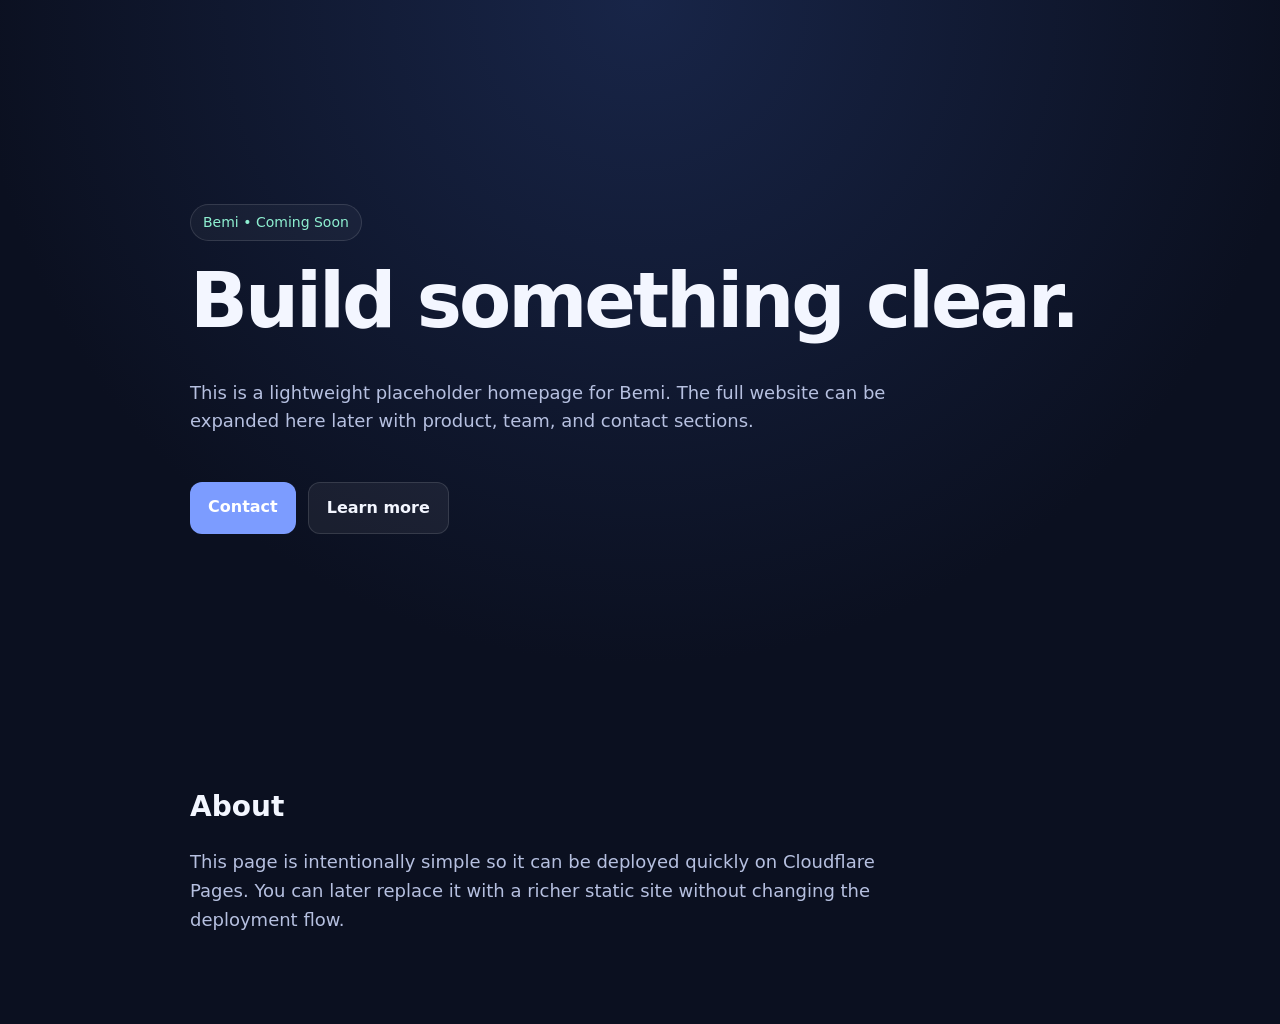
==== index.html @ a403e93d "Initial static homepage" ====
<!doctype html>
<html lang="en">
  <head>
    <meta charset="UTF-8" />
    <meta name="viewport" content="width=device-width, initial-scale=1.0" />
    <title>Bemi</title>
    <meta name="description" content="Bemi homepage placeholder" />
    <link rel="stylesheet" href="style.css" />
  </head>
  <body>
    <main class="hero">
      <div class="badge">Bemi • Coming Soon</div>
      <h1>Build something clear.</h1>
      <p>
        This is a lightweight placeholder homepage for Bemi. The full website can be
        expanded here later with product, team, and contact sections.
      </p>
      <div class="actions">
        <a href="mailto:hello@bemi.site" class="button primary">Contact</a>
        <a href="#about" class="button secondary">Learn more</a>
      </div>
    </main>

    <section id="about" class="section">
      <h2>About</h2>
      <p>
        This page is intentionally simple so it can be deployed quickly on Cloudflare Pages.
        You can later replace it with a richer static site without changing the deployment flow.
      </p>
    </section>
  </body>
</html>
---- style.css ----
:root {
  --bg: #0b1020;
  --panel: #121a33;
  --text: #f3f6ff;
  --muted: #b6c0e0;
  --accent: #7c9cff;
  --accent-2: #8ef0d1;
}
* { box-sizing: border-box; }
body {
  margin: 0;
  font-family: Inter, ui-sans-serif, system-ui, -apple-system, BlinkMacSystemFont, "Segoe UI", sans-serif;
  background: radial-gradient(circle at top, #182548 0%, var(--bg) 55%);
  color: var(--text);
  line-height: 1.6;
}
.hero, .section {
  width: min(900px, calc(100% - 32px));
  margin: 0 auto;
}
.hero {
  min-height: 82vh;
  display: flex;
  flex-direction: column;
  justify-content: center;
}
.badge {
  display: inline-block;
  width: fit-content;
  padding: 6px 12px;
  border: 1px solid rgba(255,255,255,0.12);
  border-radius: 999px;
  color: var(--accent-2);
  background: rgba(255,255,255,0.04);
  margin-bottom: 20px;
  font-size: 14px;
}
h1 {
  font-size: clamp(40px, 8vw, 76px);
  line-height: 1.05;
  margin: 0 0 20px;
  letter-spacing: -0.04em;
}
p {
  max-width: 720px;
  color: var(--muted);
  font-size: 18px;
}
.actions {
  display: flex;
  gap: 12px;
  margin-top: 28px;
  flex-wrap: wrap;
}
.button {
  text-decoration: none;
  padding: 12px 18px;
  border-radius: 12px;
  font-weight: 600;
}
.primary {
  background: var(--accent);
  color: white;
}
.secondary {
  background: rgba(255,255,255,0.06);
  color: var(--text);
  border: 1px solid rgba(255,255,255,0.12);
}
.section {
  padding: 24px 0 72px;
}
.section h2 {
  font-size: 28px;
  margin-bottom: 8px;
}
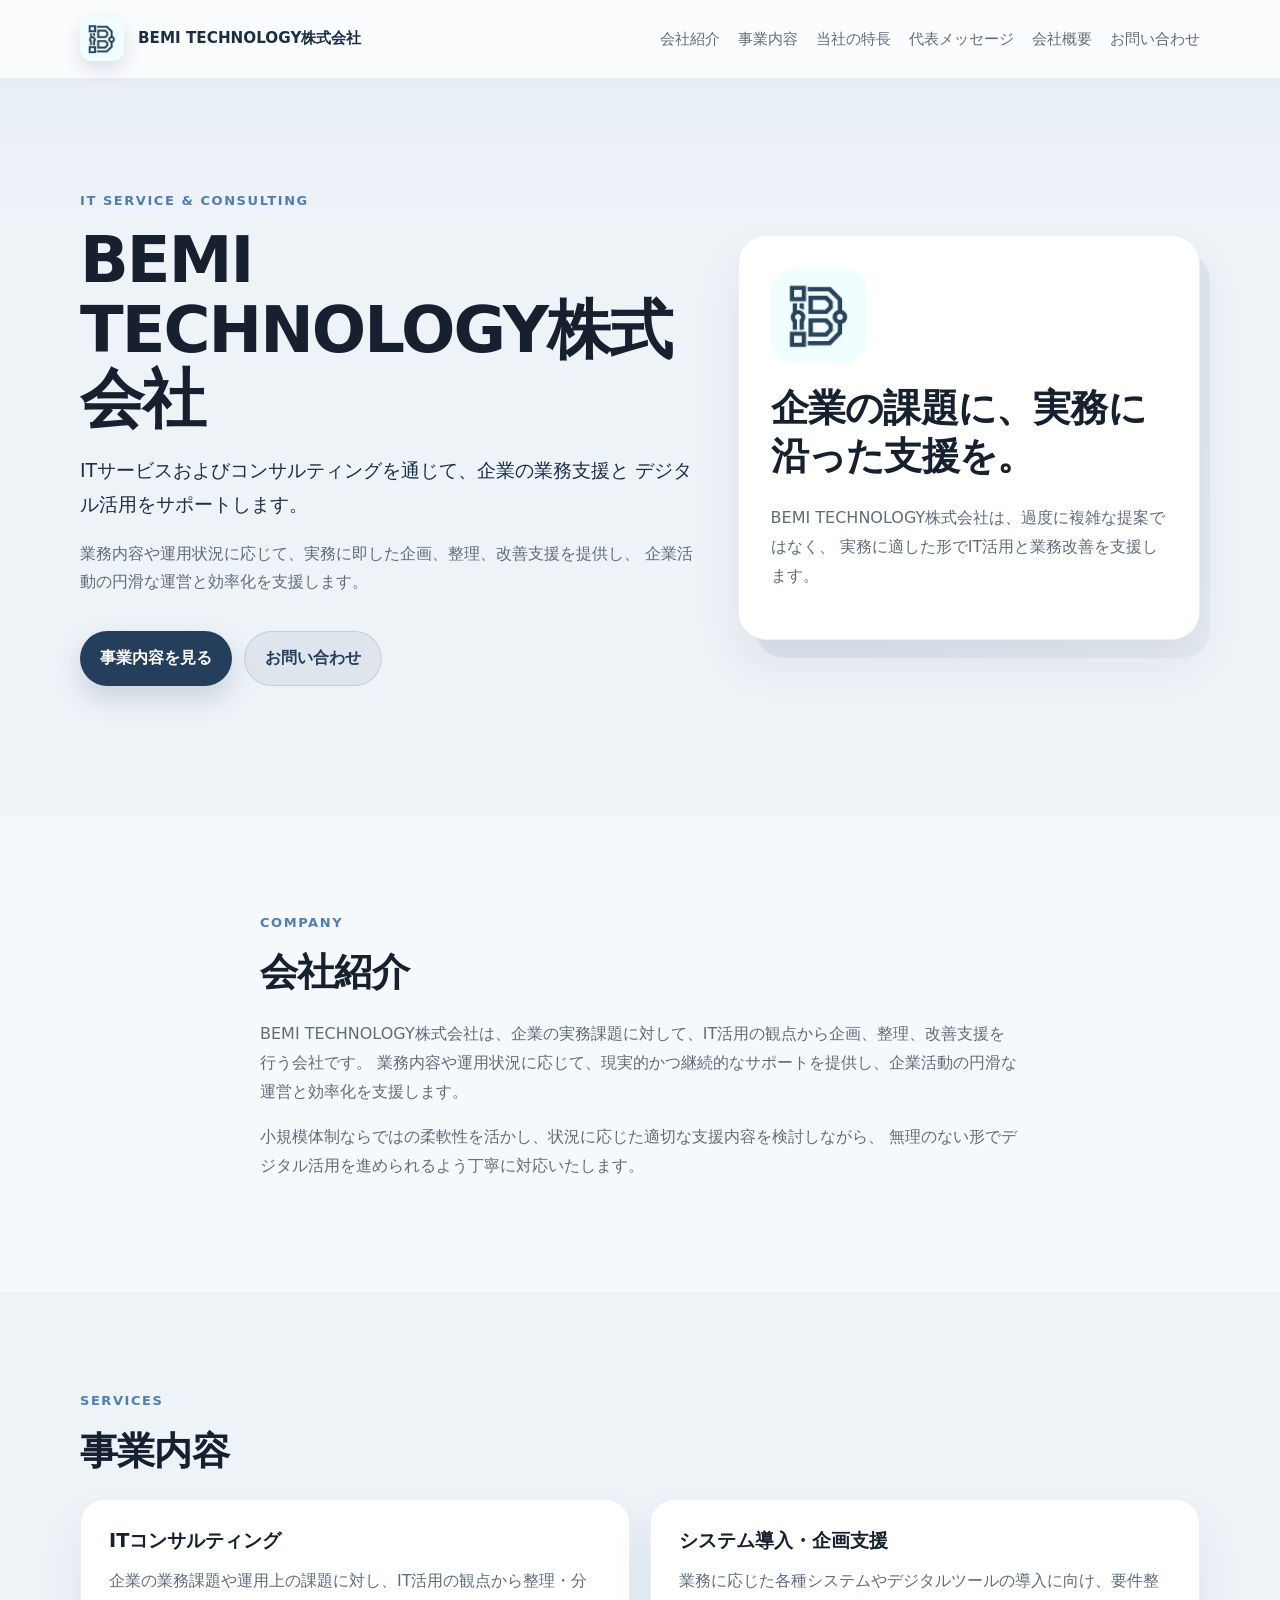
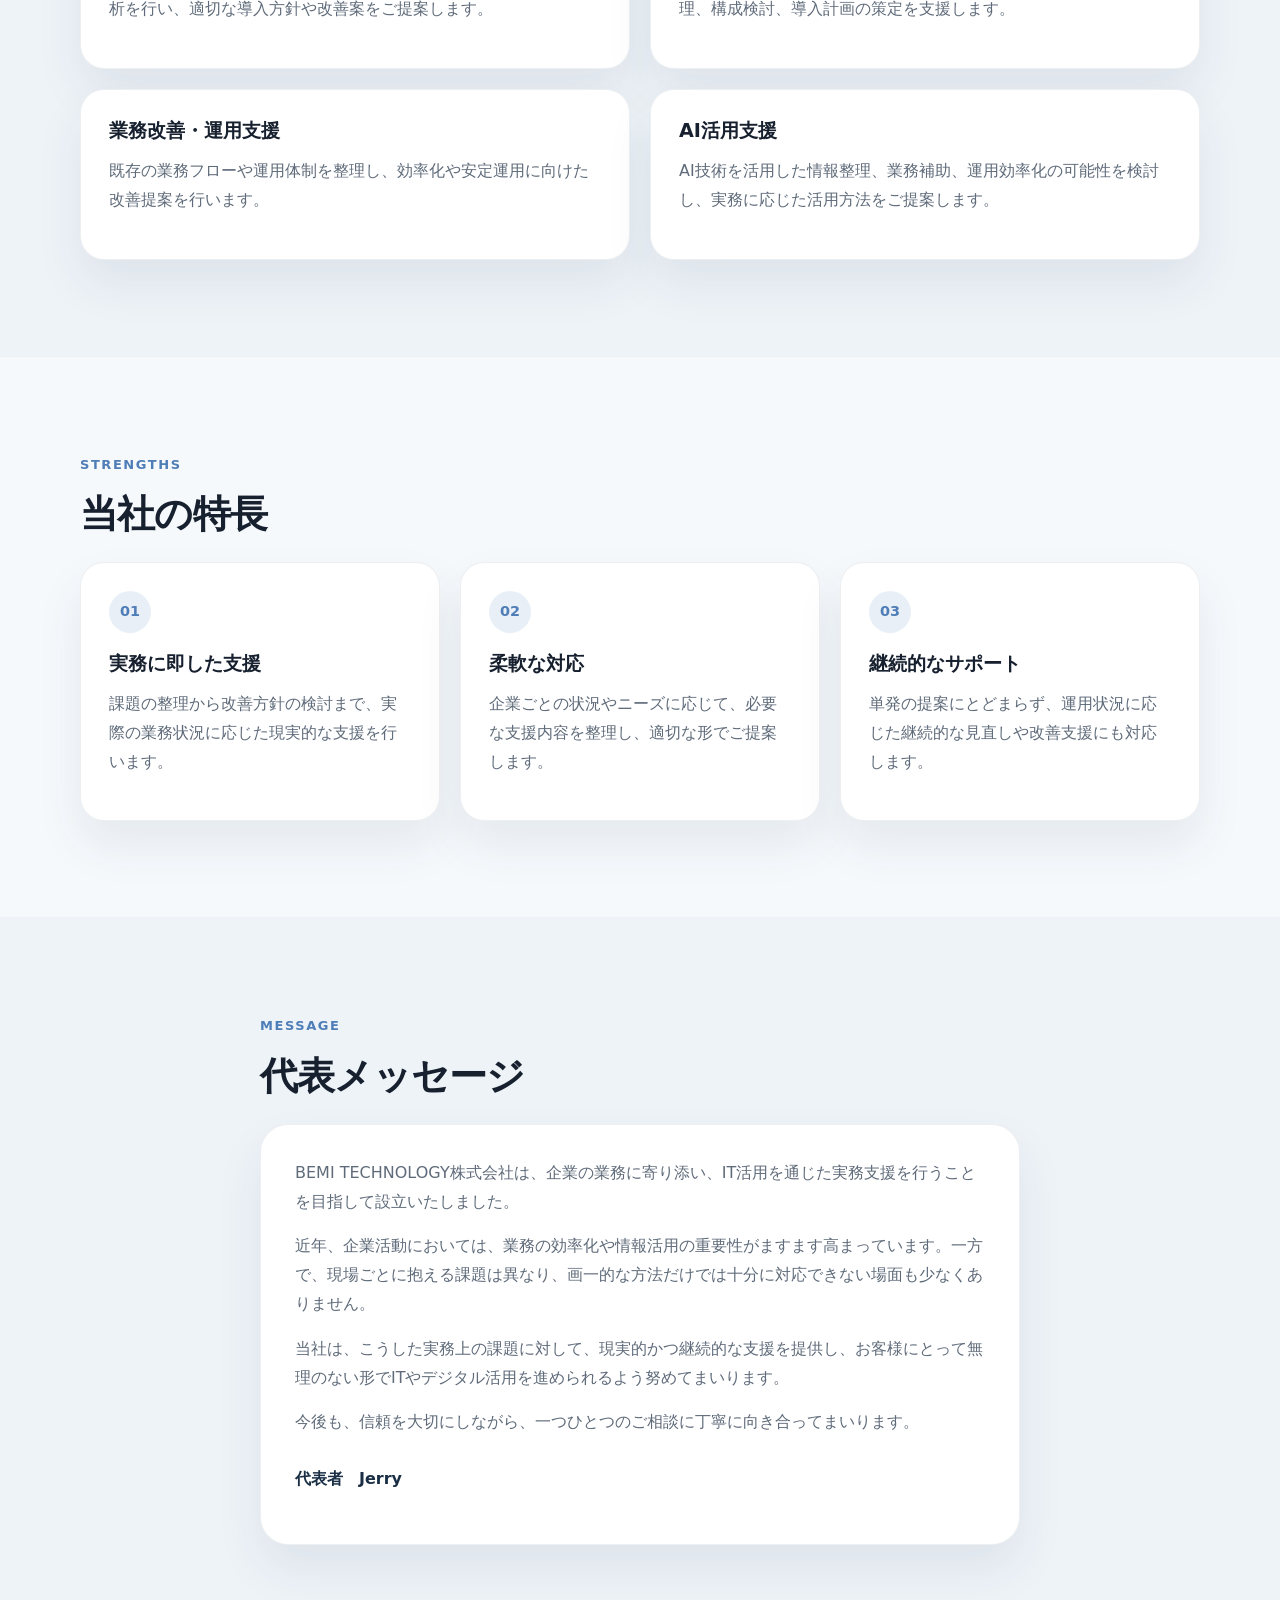
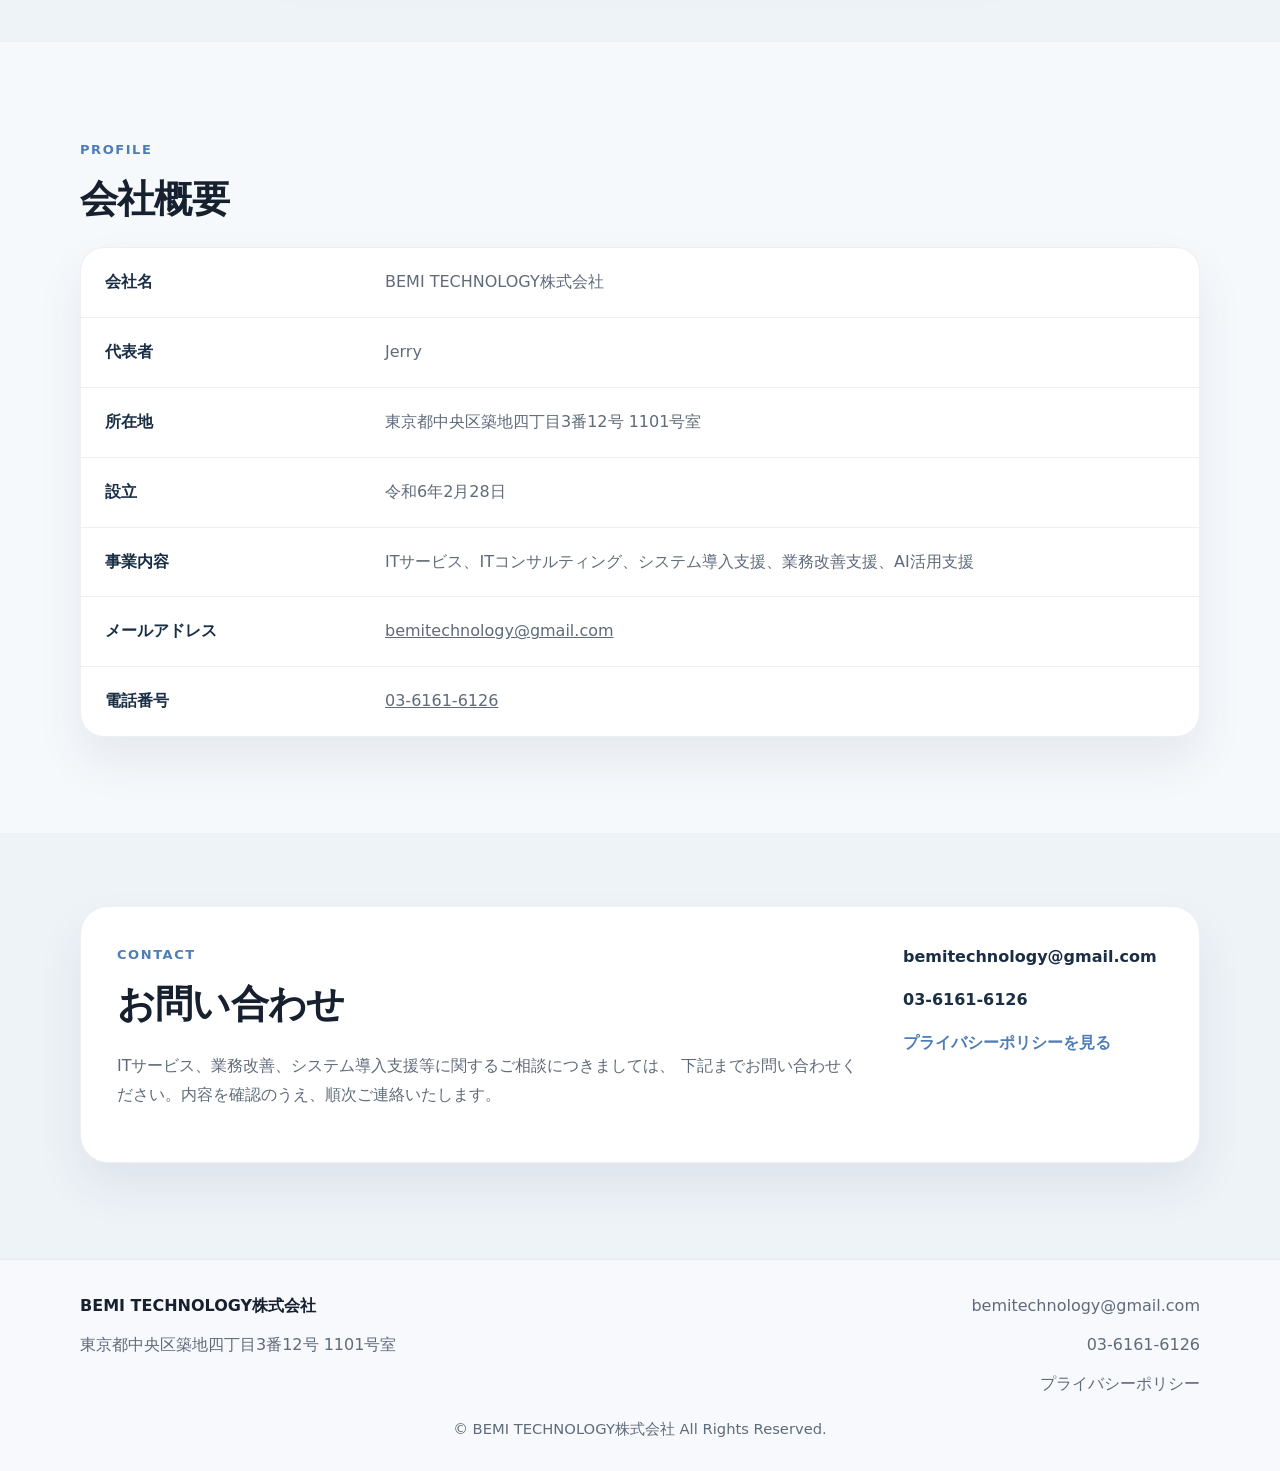
==== commit 28466942: "Build BEMI Japanese corporate site draft" ====
--- a/index.html
+++ b/index.html
@@ -1,32 +1,213 @@
 <!doctype html>
-<html lang="en">
+<html lang="ja">
   <head>
     <meta charset="UTF-8" />
     <meta name="viewport" content="width=device-width, initial-scale=1.0" />
-    <title>Bemi</title>
-    <meta name="description" content="Bemi homepage placeholder" />
+    <title>BEMI TECHNOLOGY株式会社</title>
+    <meta
+      name="description"
+      content="BEMI TECHNOLOGY株式会社は、ITサービスおよびコンサルティングを通じて、企業の業務支援とデジタル活用をサポートします。"
+    />
     <link rel="stylesheet" href="style.css" />
   </head>
   <body>
-    <main class="hero">
-      <div class="badge">Bemi • Coming Soon</div>
-      <h1>Build something clear.</h1>
-      <p>
-        This is a lightweight placeholder homepage for Bemi. The full website can be
-        expanded here later with product, team, and contact sections.
-      </p>
-      <div class="actions">
-        <a href="mailto:hello@bemi.site" class="button primary">Contact</a>
-        <a href="#about" class="button secondary">Learn more</a>
+    <header class="site-header">
+      <div class="container header-inner">
+        <a href="#top" class="brand" aria-label="BEMI TECHNOLOGY株式会社 ホーム">
+          <img src="assets/logo.jpg" alt="BEMI TECHNOLOGY株式会社 ロゴ" class="brand-logo" />
+          <span class="brand-text">BEMI TECHNOLOGY株式会社</span>
+        </a>
+        <nav class="nav">
+          <a href="#about">会社紹介</a>
+          <a href="#services">事業内容</a>
+          <a href="#strengths">当社の特長</a>
+          <a href="#message">代表メッセージ</a>
+          <a href="#company">会社概要</a>
+          <a href="#contact">お問い合わせ</a>
+        </nav>
       </div>
+    </header>
+
+    <main id="top">
+      <section class="hero section">
+        <div class="container hero-grid">
+          <div class="hero-copy">
+            <p class="eyebrow">IT Service &amp; Consulting</p>
+            <h1>BEMI TECHNOLOGY株式会社</h1>
+            <p class="hero-lead">
+              ITサービスおよびコンサルティングを通じて、企業の業務支援と
+              デジタル活用をサポートします。
+            </p>
+            <p class="hero-text">
+              業務内容や運用状況に応じて、実務に即した企画、整理、改善支援を提供し、
+              企業活動の円滑な運営と効率化を支援します。
+            </p>
+            <div class="actions">
+              <a href="#services" class="button primary">事業内容を見る</a>
+              <a href="#contact" class="button secondary">お問い合わせ</a>
+            </div>
+          </div>
+          <div class="hero-card">
+            <div class="hero-card-inner">
+              <img src="assets/logo.jpg" alt="BEMI logo" class="hero-logo" />
+              <h2>企業の課題に、実務に沿った支援を。</h2>
+              <p>
+                BEMI TECHNOLOGY株式会社は、過度に複雑な提案ではなく、
+                実務に適した形でIT活用と業務改善を支援します。
+              </p>
+            </div>
+          </div>
+        </div>
+      </section>
+
+      <section id="about" class="section section-light">
+        <div class="container narrow">
+          <p class="section-label">Company</p>
+          <h2>会社紹介</h2>
+          <p>
+            BEMI TECHNOLOGY株式会社は、企業の実務課題に対して、IT活用の観点から企画、整理、改善支援を行う会社です。
+            業務内容や運用状況に応じて、現実的かつ継続的なサポートを提供し、企業活動の円滑な運営と効率化を支援します。
+          </p>
+          <p>
+            小規模体制ならではの柔軟性を活かし、状況に応じた適切な支援内容を検討しながら、
+            無理のない形でデジタル活用を進められるよう丁寧に対応いたします。
+          </p>
+        </div>
+      </section>
+
+      <section id="services" class="section">
+        <div class="container">
+          <p class="section-label">Services</p>
+          <h2>事業内容</h2>
+          <div class="cards-grid">
+            <article class="card">
+              <h3>ITコンサルティング</h3>
+              <p>
+                企業の業務課題や運用上の課題に対し、IT活用の観点から整理・分析を行い、適切な導入方針や改善案をご提案します。
+              </p>
+            </article>
+            <article class="card">
+              <h3>システム導入・企画支援</h3>
+              <p>
+                業務に応じた各種システムやデジタルツールの導入に向け、要件整理、構成検討、導入計画の策定を支援します。
+              </p>
+            </article>
+            <article class="card">
+              <h3>業務改善・運用支援</h3>
+              <p>
+                既存の業務フローや運用体制を整理し、効率化や安定運用に向けた改善提案を行います。
+              </p>
+            </article>
+            <article class="card">
+              <h3>AI活用支援</h3>
+              <p>
+                AI技術を活用した情報整理、業務補助、運用効率化の可能性を検討し、実務に応じた活用方法をご提案します。
+              </p>
+            </article>
+          </div>
+        </div>
+      </section>
+
+      <section id="strengths" class="section section-light">
+        <div class="container">
+          <p class="section-label">Strengths</p>
+          <h2>当社の特長</h2>
+          <div class="feature-grid">
+            <article class="feature-item">
+              <span class="feature-number">01</span>
+              <h3>実務に即した支援</h3>
+              <p>
+                課題の整理から改善方針の検討まで、実際の業務状況に応じた現実的な支援を行います。
+              </p>
+            </article>
+            <article class="feature-item">
+              <span class="feature-number">02</span>
+              <h3>柔軟な対応</h3>
+              <p>
+                企業ごとの状況やニーズに応じて、必要な支援内容を整理し、適切な形でご提案します。
+              </p>
+            </article>
+            <article class="feature-item">
+              <span class="feature-number">03</span>
+              <h3>継続的なサポート</h3>
+              <p>
+                単発の提案にとどまらず、運用状況に応じた継続的な見直しや改善支援にも対応します。
+              </p>
+            </article>
+          </div>
+        </div>
+      </section>
+
+      <section id="message" class="section">
+        <div class="container narrow">
+          <p class="section-label">Message</p>
+          <h2>代表メッセージ</h2>
+          <div class="message-box">
+            <p>
+              BEMI TECHNOLOGY株式会社は、企業の業務に寄り添い、IT活用を通じた実務支援を行うことを目指して設立いたしました。
+            </p>
+            <p>
+              近年、企業活動においては、業務の効率化や情報活用の重要性がますます高まっています。一方で、現場ごとに抱える課題は異なり、画一的な方法だけでは十分に対応できない場面も少なくありません。
+            </p>
+            <p>
+              当社は、こうした実務上の課題に対して、現実的かつ継続的な支援を提供し、お客様にとって無理のない形でITやデジタル活用を進められるよう努めてまいります。
+            </p>
+            <p>
+              今後も、信頼を大切にしながら、一つひとつのご相談に丁寧に向き合ってまいります。
+            </p>
+            <p class="signature">代表者　Jerry</p>
+          </div>
+        </div>
+      </section>
+
+      <section id="company" class="section section-light">
+        <div class="container">
+          <p class="section-label">Profile</p>
+          <h2>会社概要</h2>
+          <div class="company-table">
+            <div class="row"><dt>会社名</dt><dd>BEMI TECHNOLOGY株式会社</dd></div>
+            <div class="row"><dt>代表者</dt><dd>Jerry</dd></div>
+            <div class="row"><dt>所在地</dt><dd>東京都中央区築地四丁目3番12号 1101号室</dd></div>
+            <div class="row"><dt>設立</dt><dd>令和6年2月28日</dd></div>
+            <div class="row"><dt>事業内容</dt><dd>ITサービス、ITコンサルティング、システム導入支援、業務改善支援、AI活用支援</dd></div>
+            <div class="row"><dt>メールアドレス</dt><dd><a href="mailto:bemitechnology@gmail.com">bemitechnology@gmail.com</a></dd></div>
+            <div class="row"><dt>電話番号</dt><dd><a href="tel:0361616126">03-6161-6126</a></dd></div>
+          </div>
+        </div>
+      </section>
+
+      <section id="contact" class="section contact-section">
+        <div class="container contact-card">
+          <div>
+            <p class="section-label">Contact</p>
+            <h2>お問い合わせ</h2>
+            <p>
+              ITサービス、業務改善、システム導入支援等に関するご相談につきましては、
+              下記までお問い合わせください。内容を確認のうえ、順次ご連絡いたします。
+            </p>
+          </div>
+          <div class="contact-list">
+            <a href="mailto:bemitechnology@gmail.com">bemitechnology@gmail.com</a>
+            <a href="tel:0361616126">03-6161-6126</a>
+            <a href="privacy.html" class="text-link">プライバシーポリシーを見る</a>
+          </div>
+        </div>
+      </section>
     </main>
 
-    <section id="about" class="section">
-      <h2>About</h2>
-      <p>
-        This page is intentionally simple so it can be deployed quickly on Cloudflare Pages.
-        You can later replace it with a richer static site without changing the deployment flow.
-      </p>
-    </section>
+    <footer class="site-footer">
+      <div class="container footer-inner">
+        <div>
+          <strong>BEMI TECHNOLOGY株式会社</strong>
+          <p>東京都中央区築地四丁目3番12号 1101号室</p>
+        </div>
+        <div class="footer-links">
+          <a href="mailto:bemitechnology@gmail.com">bemitechnology@gmail.com</a>
+          <a href="tel:0361616126">03-6161-6126</a>
+          <a href="privacy.html">プライバシーポリシー</a>
+        </div>
+      </div>
+      <p class="copyright">© BEMI TECHNOLOGY株式会社 All Rights Reserved.</p>
+    </footer>
   </body>
 </html>
--- a/style.css
+++ b/style.css
@@ -1,76 +1,490 @@
 :root {
-  --bg: #0b1020;
-  --panel: #121a33;
-  --text: #f3f6ff;
-  --muted: #b6c0e0;
-  --accent: #7c9cff;
-  --accent-2: #8ef0d1;
-}
-* { box-sizing: border-box; }
+  --bg: #eef3f8;
+  --surface: #ffffff;
+  --surface-alt: #f6f9fc;
+  --line: #d8e1ec;
+  --text: #17202e;
+  --muted: #5f6b7a;
+  --primary: #243f5c;
+  --primary-deep: #1a2f45;
+  --accent: #4e7db7;
+  --shadow: 0 24px 48px rgba(25, 48, 76, 0.08);
+}
+
+* {
+  box-sizing: border-box;
+}
+
+html {
+  scroll-behavior: smooth;
+}
+
 body {
   margin: 0;
-  font-family: Inter, ui-sans-serif, system-ui, -apple-system, BlinkMacSystemFont, "Segoe UI", sans-serif;
-  background: radial-gradient(circle at top, #182548 0%, var(--bg) 55%);
+  font-family: "Noto Sans JP", "Hiragino Sans", "Yu Gothic", system-ui, -apple-system, sans-serif;
   color: var(--text);
-  line-height: 1.6;
-}
-.hero, .section {
-  width: min(900px, calc(100% - 32px));
+  background:
+    linear-gradient(180deg, rgba(219, 229, 240, 0.58), rgba(238, 243, 248, 0) 220px),
+    var(--bg);
+  line-height: 1.8;
+}
+
+img {
+  max-width: 100%;
+  display: block;
+}
+
+a {
+  color: inherit;
+}
+
+.container {
+  width: min(1120px, calc(100% - 40px));
   margin: 0 auto;
 }
+
+.narrow {
+  width: min(760px, 100%);
+}
+
+.section {
+  padding: 96px 0;
+}
+
+.section-light {
+  background: var(--surface-alt);
+  border-top: 1px solid rgba(36, 63, 92, 0.04);
+  border-bottom: 1px solid rgba(36, 63, 92, 0.04);
+}
+
+.section-label,
+.eyebrow {
+  margin: 0 0 14px;
+  color: var(--accent);
+  font-size: 13px;
+  font-weight: 700;
+  letter-spacing: 0.12em;
+  text-transform: uppercase;
+}
+
+h1,
+h2,
+h3,
+p,
+ul,
+dl {
+  margin-top: 0;
+}
+
+h1 {
+  font-size: clamp(2.5rem, 5vw, 4.6rem);
+  line-height: 1.08;
+  letter-spacing: -0.03em;
+  margin-bottom: 20px;
+}
+
+h2 {
+  font-size: clamp(1.85rem, 3vw, 2.5rem);
+  line-height: 1.25;
+  letter-spacing: -0.02em;
+  margin-bottom: 24px;
+}
+
+h3 {
+  font-size: 1.2rem;
+  line-height: 1.4;
+  margin-bottom: 12px;
+}
+
+p,
+li,
+dd {
+  color: var(--muted);
+  font-size: 1rem;
+}
+
+.site-header {
+  position: sticky;
+  top: 0;
+  z-index: 20;
+  backdrop-filter: blur(14px);
+  background: rgba(255, 255, 255, 0.82);
+  border-bottom: 1px solid rgba(36, 63, 92, 0.08);
+}
+
+.header-inner {
+  min-height: 78px;
+  display: flex;
+  align-items: center;
+  justify-content: space-between;
+  gap: 24px;
+}
+
+.brand {
+  display: inline-flex;
+  align-items: center;
+  gap: 14px;
+  text-decoration: none;
+  min-width: 0;
+}
+
+.brand-logo {
+  width: 44px;
+  height: 44px;
+  border-radius: 12px;
+  object-fit: cover;
+  box-shadow: 0 8px 20px rgba(36, 63, 92, 0.16);
+}
+
+.brand-text {
+  font-size: 0.95rem;
+  font-weight: 700;
+  color: var(--primary-deep);
+}
+
+.nav {
+  display: flex;
+  flex-wrap: wrap;
+  gap: 18px;
+  justify-content: flex-end;
+}
+
+.nav a {
+  text-decoration: none;
+  color: var(--muted);
+  font-size: 0.93rem;
+}
+
+.nav a:hover,
+.nav a:focus-visible,
+.text-link:hover,
+.text-link:focus-visible {
+  color: var(--primary);
+}
+
 .hero {
-  min-height: 82vh;
+  padding-top: 78px;
+}
+
+.hero-grid {
+  display: grid;
+  grid-template-columns: minmax(0, 1.15fr) minmax(280px, 0.85fr);
+  gap: 32px;
+  align-items: center;
+}
+
+.hero-copy {
+  padding: 32px 0;
+}
+
+.hero-lead {
+  max-width: 720px;
+  font-size: 1.18rem;
+  color: var(--primary-deep);
+  margin-bottom: 18px;
+}
+
+.hero-text {
+  max-width: 680px;
+}
+
+.actions {
+  display: flex;
+  gap: 12px;
+  flex-wrap: wrap;
+  margin-top: 34px;
+}
+
+.button {
+  display: inline-flex;
+  align-items: center;
+  justify-content: center;
+  min-height: 48px;
+  padding: 12px 20px;
+  border-radius: 999px;
+  text-decoration: none;
+  font-weight: 700;
+  transition: transform 0.18s ease, box-shadow 0.18s ease, background 0.18s ease;
+}
+
+.button:hover,
+.button:focus-visible {
+  transform: translateY(-1px);
+}
+
+.primary {
+  background: var(--primary);
+  color: #fff;
+  box-shadow: 0 12px 28px rgba(36, 63, 92, 0.18);
+}
+
+.secondary {
+  background: rgba(36, 63, 92, 0.07);
+  color: var(--primary);
+  border: 1px solid rgba(36, 63, 92, 0.14);
+}
+
+.hero-card {
+  position: relative;
+}
+
+.hero-card::before {
+  content: "";
+  position: absolute;
+  inset: 18px -10px -18px 18px;
+  border-radius: 28px;
+  background: linear-gradient(135deg, rgba(78, 125, 183, 0.15), rgba(36, 63, 92, 0.04));
+  z-index: 0;
+}
+
+.hero-card-inner,
+.card,
+.feature-item,
+.message-box,
+.contact-card,
+.company-table {
+  position: relative;
+  z-index: 1;
+  background: var(--surface);
+  border: 1px solid rgba(36, 63, 92, 0.08);
+  box-shadow: var(--shadow);
+}
+
+.hero-card-inner {
+  border-radius: 28px;
+  padding: 32px;
+}
+
+.hero-logo {
+  width: 96px;
+  height: 96px;
+  border-radius: 24px;
+  object-fit: cover;
+  margin-bottom: 20px;
+}
+
+.cards-grid,
+.feature-grid {
+  display: grid;
+  gap: 20px;
+}
+
+.cards-grid {
+  grid-template-columns: repeat(2, minmax(0, 1fr));
+}
+
+.card {
+  border-radius: 24px;
+  padding: 28px;
+}
+
+.feature-grid {
+  grid-template-columns: repeat(3, minmax(0, 1fr));
+}
+
+.feature-item {
+  border-radius: 24px;
+  padding: 28px;
+}
+
+.feature-number {
+  display: inline-flex;
+  align-items: center;
+  justify-content: center;
+  width: 42px;
+  height: 42px;
+  border-radius: 999px;
+  margin-bottom: 18px;
+  background: rgba(78, 125, 183, 0.12);
+  color: var(--accent);
+  font-weight: 700;
+  font-size: 0.9rem;
+}
+
+.message-box {
+  border-radius: 28px;
+  padding: 34px;
+}
+
+.signature {
+  color: var(--primary-deep);
+  font-weight: 700;
+  margin-top: 28px;
+}
+
+.company-table {
+  border-radius: 24px;
+  overflow: hidden;
+}
+
+.row {
+  display: grid;
+  grid-template-columns: 220px minmax(0, 1fr);
+  gap: 20px;
+  padding: 20px 24px;
+  border-bottom: 1px solid rgba(36, 63, 92, 0.08);
+}
+
+.row:last-child {
+  border-bottom: 0;
+}
+
+dt {
+  color: var(--primary-deep);
+  font-weight: 700;
+}
+
+.contact-section {
+  padding-top: 72px;
+}
+
+.contact-card {
+  border-radius: 28px;
+  padding: 36px;
+  display: grid;
+  grid-template-columns: minmax(0, 1fr) auto;
+  gap: 32px;
+  align-items: start;
+}
+
+.contact-list {
   display: flex;
   flex-direction: column;
-  justify-content: center;
-}
-.badge {
-  display: inline-block;
-  width: fit-content;
-  padding: 6px 12px;
-  border: 1px solid rgba(255,255,255,0.12);
-  border-radius: 999px;
-  color: var(--accent-2);
-  background: rgba(255,255,255,0.04);
-  margin-bottom: 20px;
-  font-size: 14px;
-}
-h1 {
-  font-size: clamp(40px, 8vw, 76px);
-  line-height: 1.05;
-  margin: 0 0 20px;
-  letter-spacing: -0.04em;
-}
-p {
-  max-width: 720px;
+  gap: 14px;
+  min-width: 260px;
+}
+
+.contact-list a {
+  text-decoration: none;
+  color: var(--primary-deep);
+  font-weight: 700;
+}
+
+.text-link {
+  color: var(--accent) !important;
+  font-weight: 600 !important;
+}
+
+.site-footer {
+  border-top: 1px solid rgba(36, 63, 92, 0.08);
+  background: #f7f9fc;
+  padding-top: 32px;
+}
+
+.footer-inner {
+  display: flex;
+  justify-content: space-between;
+  gap: 24px;
+}
+
+.footer-inner p {
+  margin: 10px 0 0;
+}
+
+.footer-links {
+  display: flex;
+  flex-direction: column;
+  gap: 10px;
+  align-items: flex-end;
+}
+
+.footer-links a {
+  text-decoration: none;
   color: var(--muted);
-  font-size: 18px;
-}
-.actions {
-  display: flex;
-  gap: 12px;
-  margin-top: 28px;
-  flex-wrap: wrap;
-}
-.button {
-  text-decoration: none;
-  padding: 12px 18px;
-  border-radius: 12px;
-  font-weight: 600;
-}
-.primary {
-  background: var(--accent);
-  color: white;
-}
-.secondary {
-  background: rgba(255,255,255,0.06);
-  color: var(--text);
-  border: 1px solid rgba(255,255,255,0.12);
-}
-.section {
-  padding: 24px 0 72px;
-}
-.section h2 {
-  font-size: 28px;
-  margin-bottom: 8px;
-}
+}
+
+.copyright {
+  margin: 0;
+  padding: 18px 20px 28px;
+  text-align: center;
+  font-size: 0.92rem;
+}
+
+.subpage-body {
+  background: var(--bg);
+}
+
+.subpage-main {
+  min-height: calc(100vh - 180px);
+}
+
+.prose {
+  background: var(--surface);
+  border: 1px solid rgba(36, 63, 92, 0.08);
+  border-radius: 28px;
+  box-shadow: var(--shadow);
+  padding: 40px;
+}
+
+.prose h1 {
+  font-size: clamp(2rem, 4vw, 3rem);
+  margin-bottom: 22px;
+}
+
+.prose h2 {
+  margin-top: 36px;
+  margin-bottom: 12px;
+  font-size: 1.35rem;
+}
+
+.prose ul {
+  padding-left: 1.2rem;
+  color: var(--muted);
+}
+
+@media (max-width: 920px) {
+  .header-inner,
+  .footer-inner,
+  .contact-card,
+  .hero-grid,
+  .feature-grid,
+  .cards-grid {
+    grid-template-columns: 1fr;
+    display: grid;
+  }
+
+  .header-inner,
+  .footer-inner {
+    display: flex;
+    flex-direction: column;
+    align-items: flex-start;
+  }
+
+  .nav,
+  .footer-links {
+    justify-content: flex-start;
+    align-items: flex-start;
+  }
+
+  .row {
+    grid-template-columns: 1fr;
+    gap: 8px;
+  }
+
+  .contact-list {
+    min-width: 0;
+  }
+}
+
+@media (max-width: 640px) {
+  .section {
+    padding: 72px 0;
+  }
+
+  .container {
+    width: min(100% - 24px, 1120px);
+  }
+
+  .hero-card-inner,
+  .card,
+  .feature-item,
+  .message-box,
+  .contact-card,
+  .prose {
+    padding: 24px;
+  }
+
+  .brand-text {
+    font-size: 0.88rem;
+  }
+}
